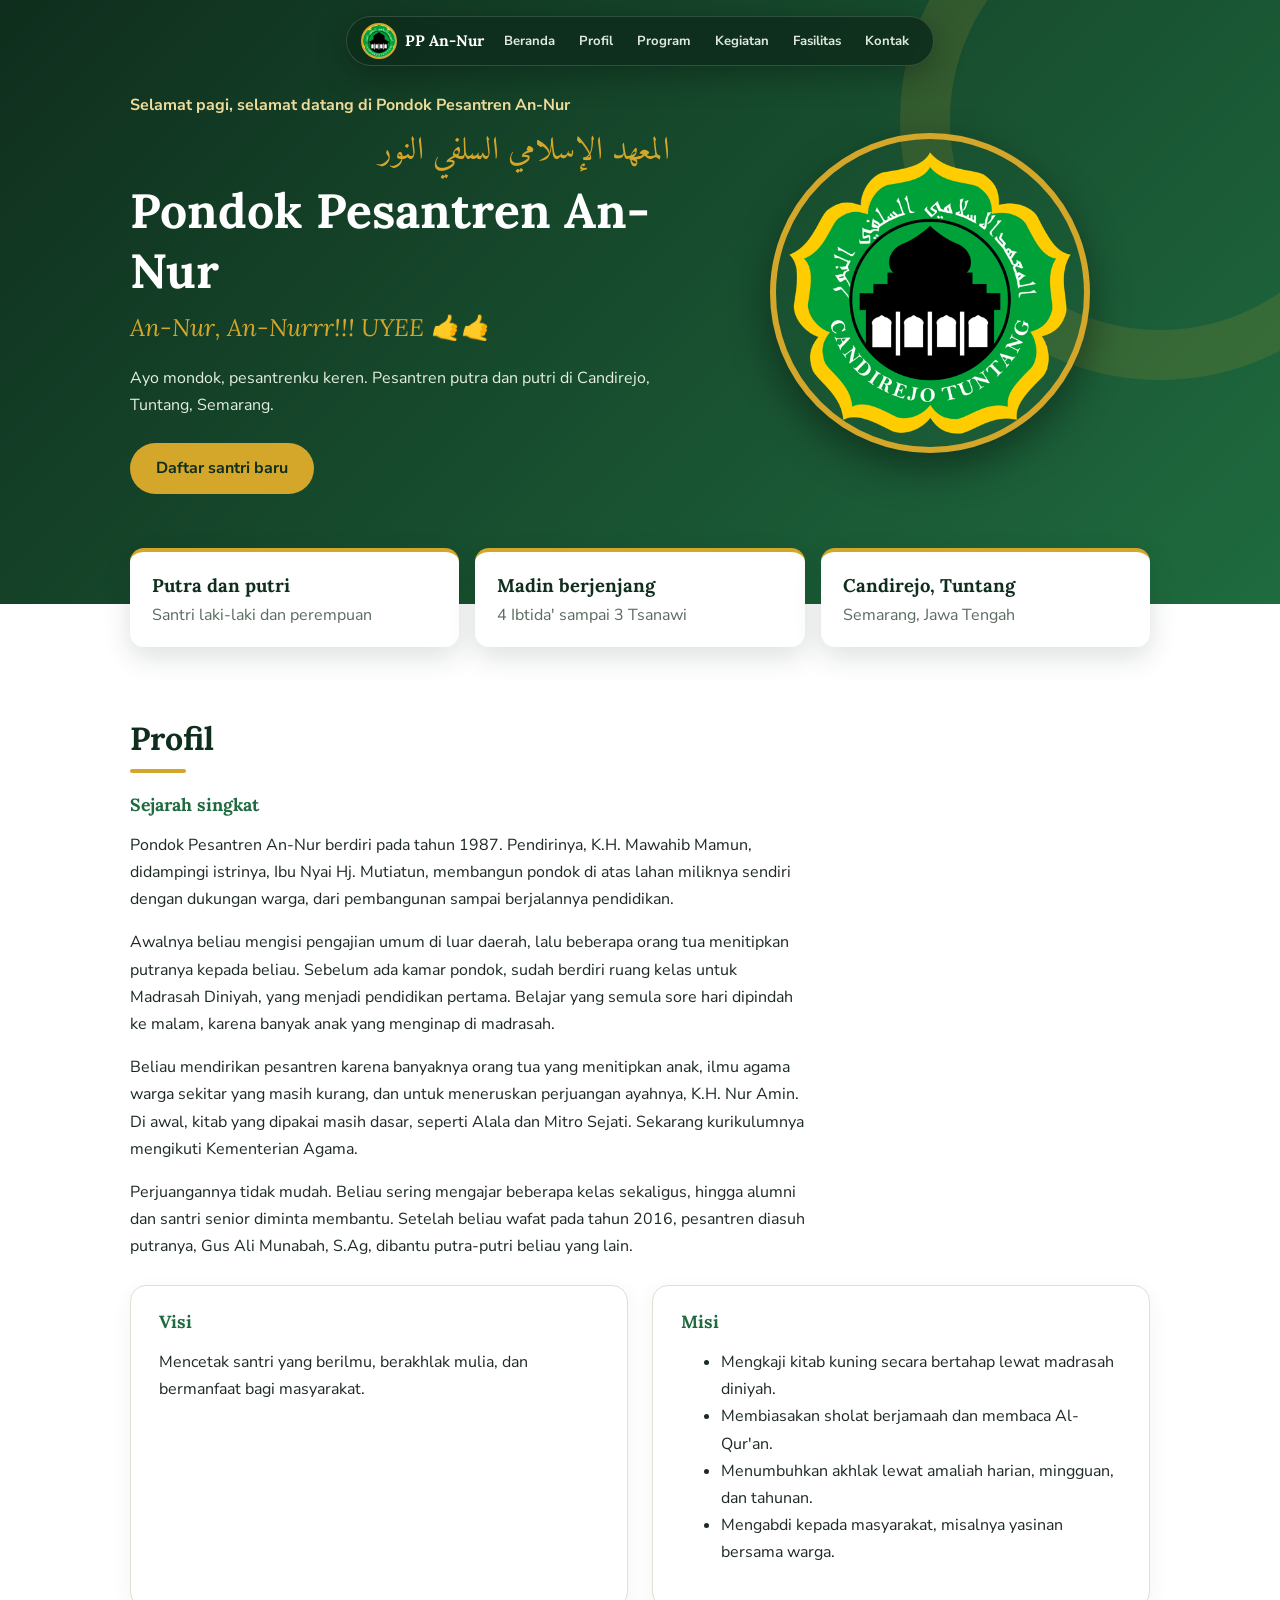
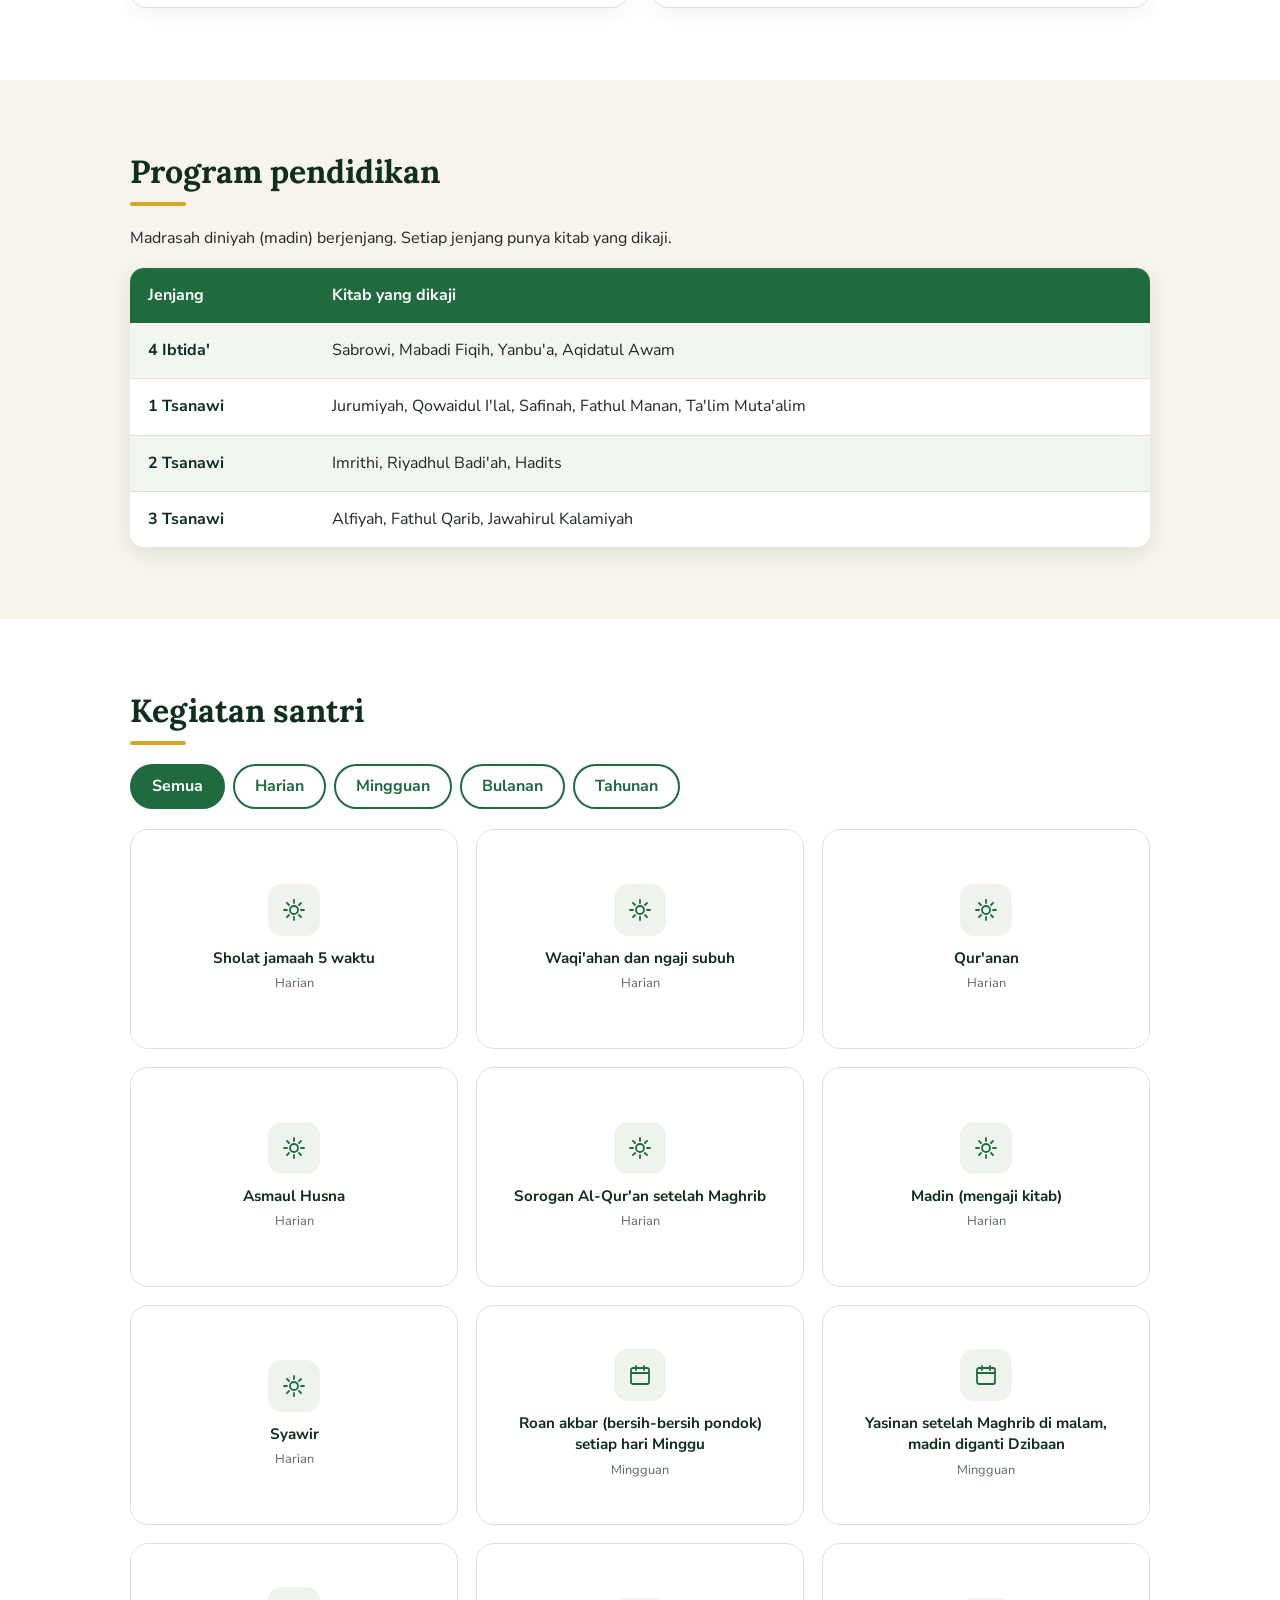
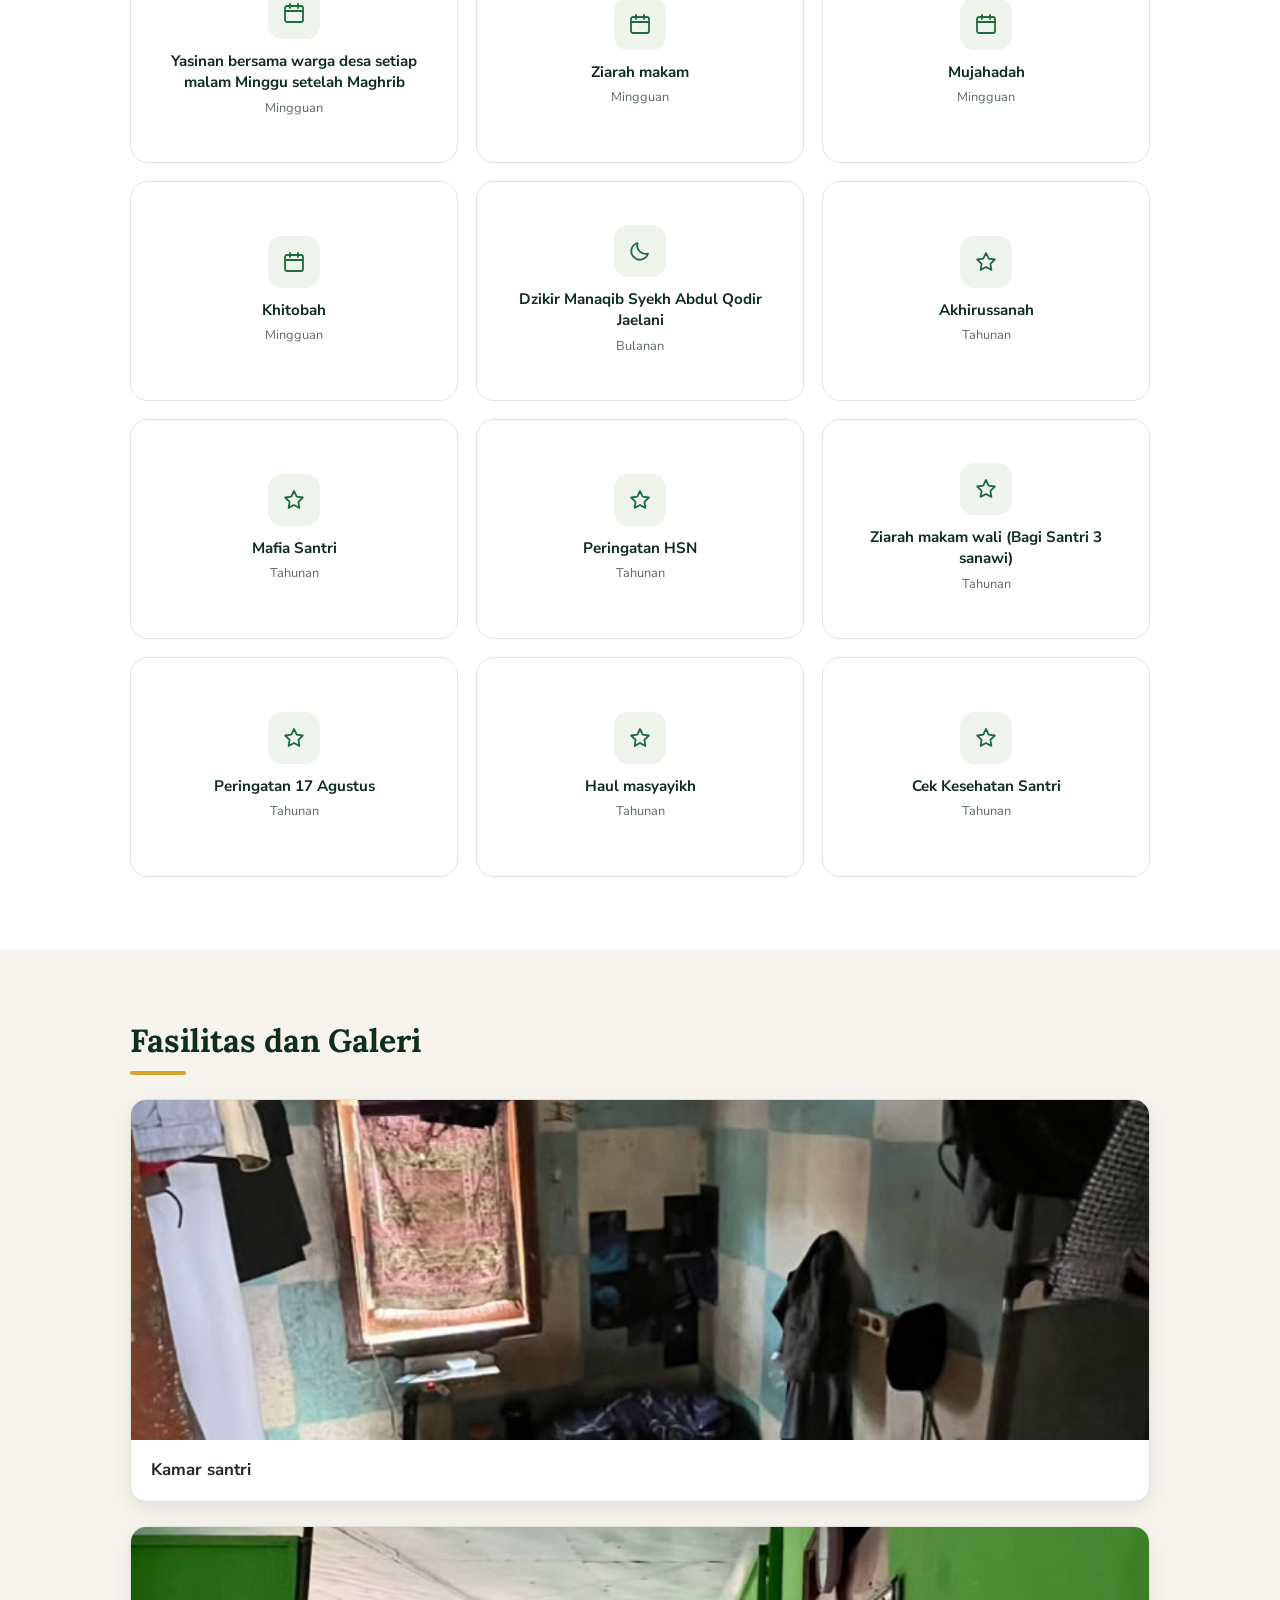
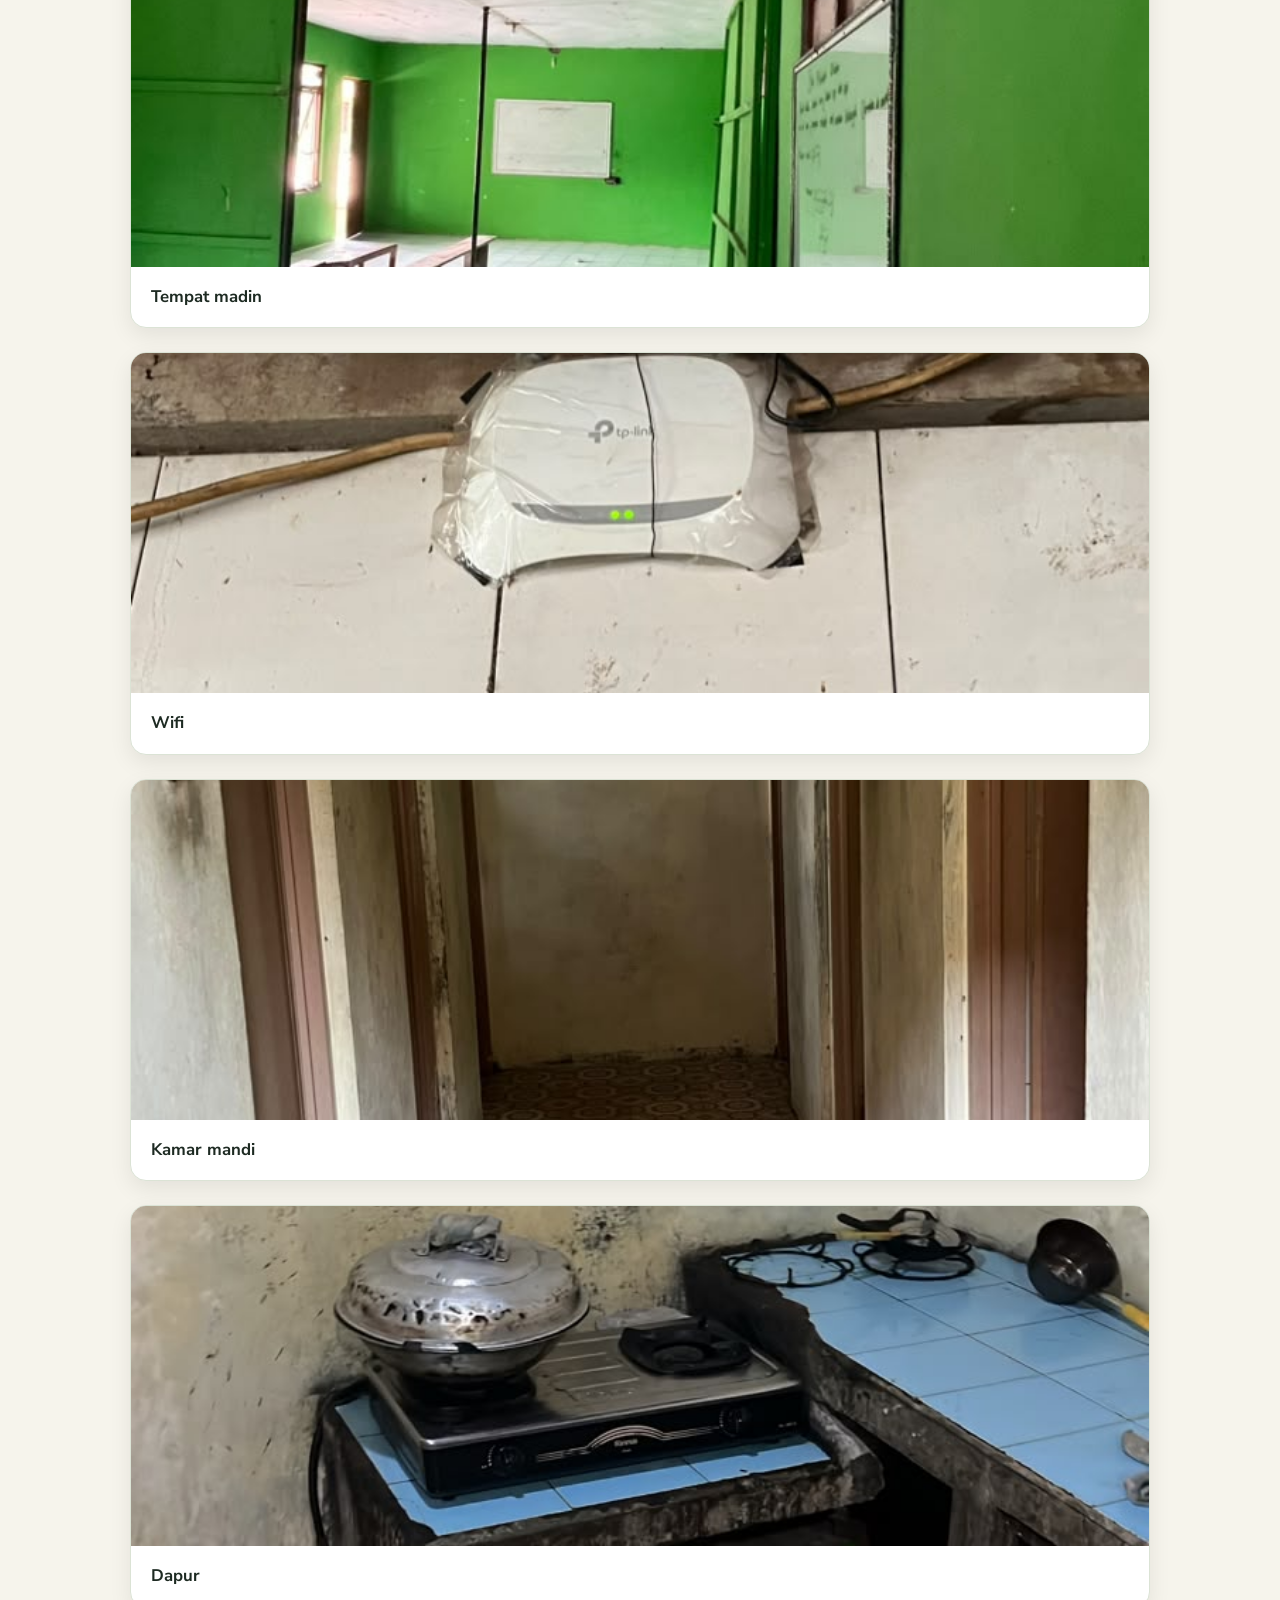
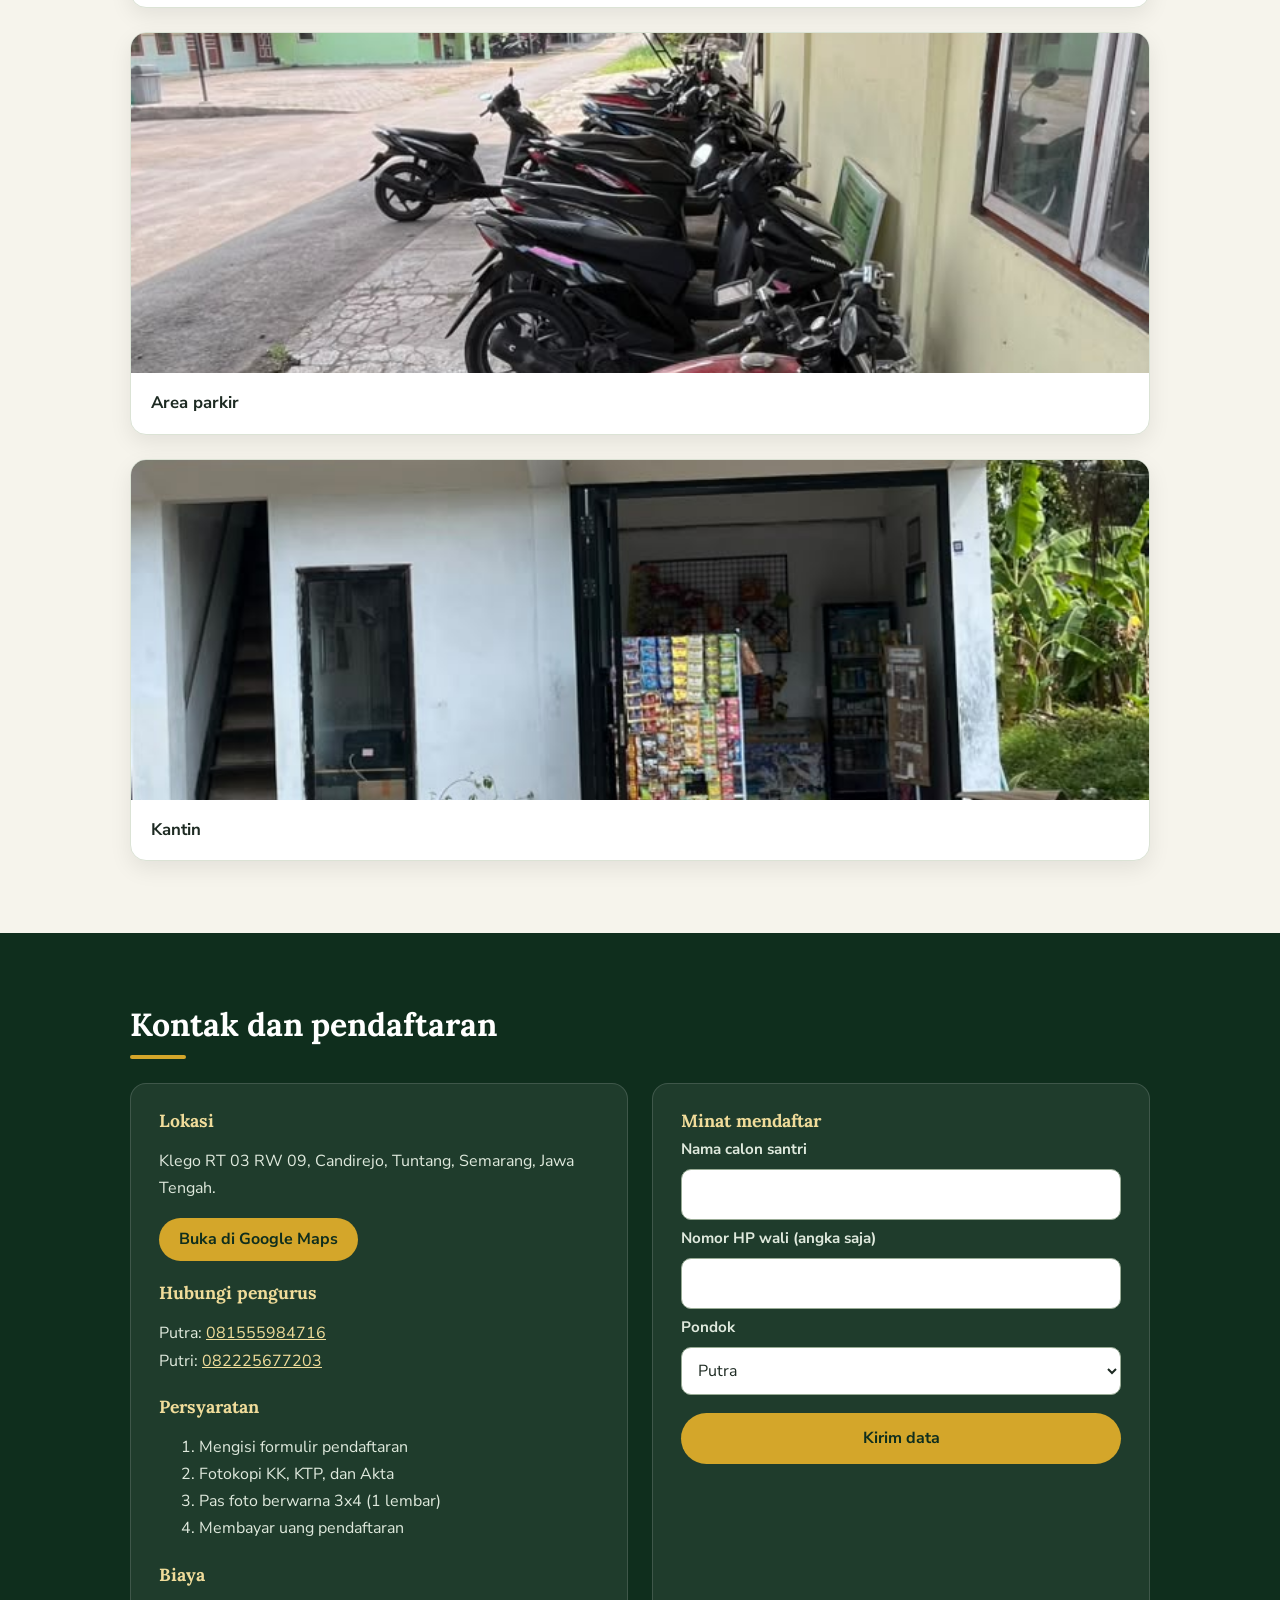
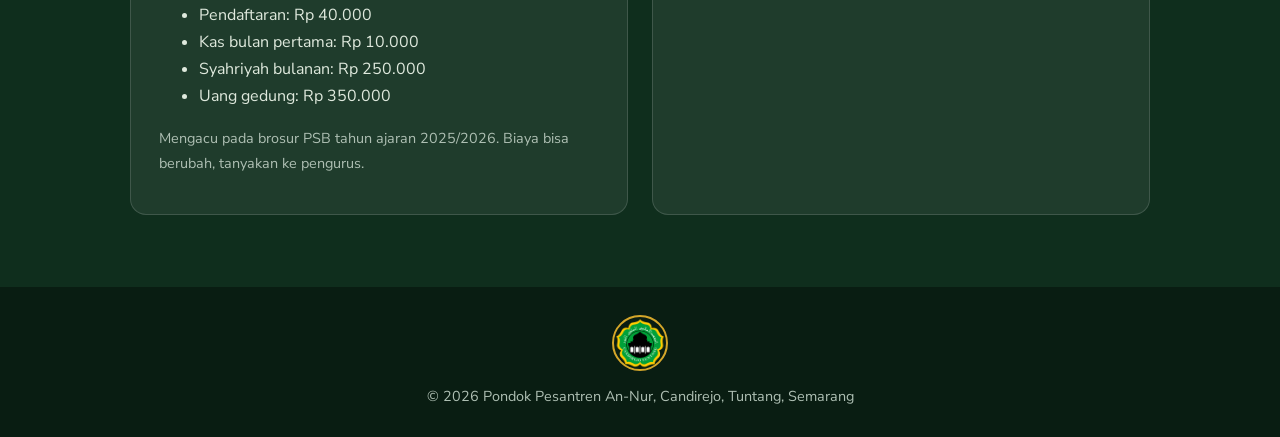
==== index.html @ a142e043 "tambah css, js, dan gambar" ====
<!DOCTYPE html>
<html lang="id">
<head>
    <meta charset="UTF-8">
    <meta name="viewport" content="width=device-width, initial-scale=1.0">
    <title>Pondok Pesantren An-Nur, Candirejo Tuntang</title>
    <link href="https://fonts.googleapis.com/css2?family=Amiri:wght@700&family=Lora:wght@600;700&family=Nunito+Sans:wght@400;700&display=swap" rel="stylesheet">
    <link rel="stylesheet" href="style.css">
</head>
<body>

<header>
    <div class="bar" id="navbar-pill">
        <a class="merek" href="#beranda" id="logo-toggle">
            <span class="logo"><img src="images/logo.png" alt="Logo Pondok Pesantren An-Nur"></span>
            <strong>PP An-Nur</strong>
        </a>
        <nav id="menu">
            <a href="#beranda">Beranda</a>
            <a href="#profil">Profil</a>
            <a href="#program">Program</a>
            <a href="#kegiatan">Kegiatan</a>
            <a href="#fasilitas">Fasilitas</a>
            <a href="#kontak">Kontak</a>
        </nav>
    </div>
</header>

<main>

<section id="beranda" class="hero">
    <div class="wrap hero-isi">
        <div class="hero-teks">
            <p id="sapaan"></p>
            <p class="arab" lang="ar" dir="rtl">المعهد الإسلامي السلفي النور</p>
            <h1>Pondok Pesantren An-Nur</h1>
            <p class="slogan">An-Nur, An-Nurrr!!! UYEE 🤙🤙</p>
            <p>Ayo mondok, pesantrenku keren. Pesantren putra dan putri di Candirejo, Tuntang, Semarang.</p>
            <a class="tombol" href="#kontak">Daftar santri baru</a>
        </div>
        <div class="hero-logo"><img src="images/logo.png" alt="Logo Pondok Pesantren An-Nur Candirejo Tuntang"></div>
    </div>
</section>

<div class="wrap">
    <ul class="fakta">
        <li><b>Putra dan putri</b>Santri laki-laki dan perempuan</li>
        <li><b>Madin berjenjang</b>4 Ibtida' sampai 3 Tsanawi</li>
        <li><b>Candirejo, Tuntang</b>Semarang, Jawa Tengah</li>
    </ul>
</div>

<section id="profil">
    <div class="wrap">
        <h2>Profil</h2>
        <h3>Sejarah singkat</h3>
        <p class="lebar">Pondok Pesantren An-Nur berdiri pada tahun 1987. Pendirinya, K.H. Mawahib Mamun, didampingi istrinya, Ibu Nyai Hj. Mutiatun, membangun pondok di atas lahan miliknya sendiri dengan dukungan warga, dari pembangunan sampai berjalannya pendidikan.</p>
        <p class="lebar">Awalnya beliau mengisi pengajian umum di luar daerah, lalu beberapa orang tua menitipkan putranya kepada beliau. Sebelum ada kamar pondok, sudah berdiri ruang kelas untuk Madrasah Diniyah, yang menjadi pendidikan pertama. Belajar yang semula sore hari dipindah ke malam, karena banyak anak yang menginap di madrasah.</p>
        <p class="lebar">Beliau mendirikan pesantren karena banyaknya orang tua yang menitipkan anak, ilmu agama warga sekitar yang masih kurang, dan untuk meneruskan perjuangan ayahnya, K.H. Nur Amin. Di awal, kitab yang dipakai masih dasar, seperti Alala dan Mitro Sejati. Sekarang kurikulumnya mengikuti Kementerian Agama.</p>
        <p class="lebar">Perjuangannya tidak mudah. Beliau sering mengajar beberapa kelas sekaligus, hingga alumni dan santri senior diminta membantu. Setelah beliau wafat pada tahun 2016, pesantren diasuh putranya, Gus Ali Munabah, S.Ag, dibantu putra-putri beliau yang lain.</p>

        <div class="dua">
            <div class="kotak">
                <h3>Visi</h3>
                <p>Mencetak santri yang berilmu, berakhlak mulia, dan bermanfaat bagi masyarakat.</p>
            </div>
            <div class="kotak">
                <h3>Misi</h3>
                <ul>
                    <li>Mengkaji kitab kuning secara bertahap lewat madrasah diniyah.</li>
                    <li>Membiasakan sholat berjamaah dan membaca Al-Qur'an.</li>
                    <li>Menumbuhkan akhlak lewat amaliah harian, mingguan, dan tahunan.</li>
                    <li>Mengabdi kepada masyarakat, misalnya yasinan bersama warga.</li>
                </ul>
            </div>
        </div>
    </div>
</section>

<section id="program" class="terang">
    <div class="wrap">
        <h2>Program pendidikan</h2>
        <p class="lebar">Madrasah diniyah (madin) berjenjang. Setiap jenjang punya kitab yang dikaji.</p>
        <div class="geser">
        <table>
            <tr><th>Jenjang</th><th>Kitab yang dikaji</th></tr>
            <tr><td>4 Ibtida'</td><td>Sabrowi, Mabadi Fiqih, Yanbu'a, Aqidatul Awam</td></tr>
            <tr><td>1 Tsanawi</td><td>Jurumiyah, Qowaidul I'lal, Safinah, Fathul Manan, Ta'lim Muta'alim</td></tr>
            <tr><td>2 Tsanawi</td><td>Imrithi, Riyadhul Badi'ah, Hadits</td></tr>
            <tr><td>3 Tsanawi</td><td>Alfiyah, Fathul Qarib, Jawahirul Kalamiyah</td></tr>
        </table>
        </div>
    </div>
</section>

<!-- Layout Kegiatan -->
<section id="kegiatan">
    <div class="wrap">
        <h2>Kegiatan santri</h2>
        <div id="filter"></div>
        <ul id="daftar-kegiatan"></ul>
    </div>
</section>

<!-- Fasilitas dan Galeri (1 Kolom ke Bawah) -->
<section id="fasilitas" class="terang">
    <div class="wrap">
        <h2>Fasilitas dan Galeri</h2>
        <ul id="daftar-fasilitas"></ul>
    </div>
</section>

<section id="kontak" class="gelap">
    <div class="wrap">
        <h2>Kontak dan pendaftaran</h2>
        <div class="dua">
            <div class="kotak">
                <h3>Lokasi</h3>
                <p>Klego RT 03 RW 09, Candirejo, Tuntang, Semarang, Jawa Tengah.</p>
                <p><a class="tombol kecil" href="https://www.google.com/maps/search/?api=1&query=Pondok+Pesantren+An+Nur+Candirejo+Tuntang" target="_blank" rel="noopener">Buka di Google Maps</a></p>
                <h3>Hubungi pengurus</h3>
                <p>Putra: <a href="https://wa.me/6281555984716" target="_blank" rel="noopener">081555984716</a><br>
                   Putri: <a href="https://wa.me/6282225677203" target="_blank" rel="noopener">082225677203</a></p>
                <h3>Persyaratan</h3>
                <ol>
                    <li>Mengisi formulir pendaftaran</li>
                    <li>Fotokopi KK, KTP, dan Akta</li>
                    <li>Pas foto berwarna 3x4 (1 lembar)</li>
                    <li>Membayar uang pendaftaran</li>
                </ol>
                <h3>Biaya</h3>
                <ul>
                    <li>Pendaftaran: Rp 40.000</li>
                    <li>Kas bulan pertama: Rp 10.000</li>
                    <li>Syahriyah bulanan: Rp 250.000</li>
                    <li>Uang gedung: Rp 350.000</li>
                </ul>
                <p class="catatan">Mengacu pada brosur PSB tahun ajaran 2025/2026. Biaya bisa berubah, tanyakan ke pengurus.</p>
            </div>
            <div class="kotak">
                <h3>Minat mendaftar</h3>
                <form id="form-daftar">
                    <label for="nama">Nama calon santri</label>
                    <input type="text" id="nama">
                    <label for="hp">Nomor HP wali (angka saja)</label>
                    <input type="text" id="hp">
                    <label for="jenis">Pondok</label>
                    <select id="jenis">
                        <option value="Putra">Putra</option>
                        <option value="Putri">Putri</option>
                    </select>
                    <button type="submit">Kirim data</button>
                </form>
                <p id="pesan-form" role="status"></p>
            </div>
        </div>
    </div>
</section>

</main>

<footer>
    <img src="images/logo.png" alt="" class="foot-logo">
    <p>© 2026 Pondok Pesantren An-Nur, Candirejo, Tuntang, Semarang</p>
</footer>

<script src="script.js"></script>
</body>
</html>
---- style.css ----
/* ===== 1. VARIABEL & ATURAN DASAR ===== */
:root {
  --hijau: #1f6b3f;
  --hijau-tua: #0f2e1d;
  --emas: #d4a62a;
  --emas-muda: #f0dc9a;
  --krem: #f6f4ec;
  --putih: #fff;
  --teks: #1d2a22;
  --abu: #5a6b60;
  --garis: #dbe3d5;
}

* { box-sizing: border-box; }
html { scroll-behavior: smooth; scroll-padding-top: 90px; }
body {
  margin: 0;
  font-family: "Nunito Sans", "Trebuchet MS", sans-serif;
  color: var(--teks);
  background: var(--putih);
  line-height: 1.7;
}
h1, h2, h3 { font-family: "Lora", Georgia, serif; line-height: 1.25; }
h2 { font-size: 2rem; margin: 0 0 0.6em; color: var(--hijau-tua); }
h2::after { content: ""; display: block; width: 56px; height: 4px; margin-top: 10px; background: var(--emas); border-radius: 2px; }
h3 { font-size: 1.1rem; margin: 1.2em 0 0.3em; color: var(--hijau); }
a { color: var(--hijau); }
img { max-width: 100%; }
:focus-visible { outline: 3px solid var(--emas); outline-offset: 2px; }

.wrap { max-width: 1060px; margin: 0 auto; padding: 0 20px; }
.lebar { max-width: 68ch; }

/* ===== 2. FLOATING PILL NAVBAR ===== */
header {
  position: fixed;
  top: 16px;
  left: 0;
  right: 0;
  z-index: 99999;
  display: flex;
  justify-content: center;
  padding: 0 12px;
  pointer-events: none;
}

.bar {
  pointer-events: auto;
  background: rgba(15, 46, 29, 0.92);
  backdrop-filter: blur(12px);
  -webkit-backdrop-filter: blur(12px);
  border: 1px solid rgba(255, 255, 255, 0.15);
  border-radius: 50px;
  padding: 6px 14px;
  display: flex;
  align-items: center;
  gap: 10px;
  box-shadow: 0 8px 32px rgba(0, 0, 0, 0.3);
  max-width: 100%;
}

.merek {
  display: flex;
  align-items: center;
  gap: 8px;
  text-decoration: none;
  flex-shrink: 0;
  z-index: 100000;
  cursor: pointer;
}

.merek strong {
  color: #fff;
  font-family: "Lora", Georgia, serif;
  font-size: 0.95rem;
}

.logo {
  width: 36px;
  height: 36px;
  border-radius: 50%;
  overflow: hidden;
  border: 2px solid var(--emas);
  background: #fff;
  flex: none;
}

.logo img {
  width: 100%;
  height: 100%;
  object-fit: cover;
  transform: scale(1.3);
  display: block;
}

nav {
  display: flex;
  align-items: center;
  gap: 4px;
  overflow: hidden;
  z-index: 100000;
  transition: max-width 0.4s ease, opacity 0.3s ease;
}

nav a {
  color: #dfe9dd;
  text-decoration: none;
  padding: 6px 10px;
  border-radius: 20px;
  font-size: 0.82rem;
  font-weight: bold;
  white-space: nowrap;
  transition: background 0.15s, color 0.15s;
  cursor: pointer;
}

nav a:hover {
  background: var(--emas);
  color: var(--hijau-tua);
}

/* ===== 3. HERO & FAKTA ===== */
.hero { padding: 92px 0 110px; color: #e4eee2; background: linear-gradient(135deg, var(--hijau-tua) 0%, var(--hijau) 100%); position: relative; overflow: hidden; }
.hero::after { content: ""; position: absolute; right: -140px; top: -140px; width: 420px; height: 420px; border: 50px solid rgba(212, 166, 42, 0.14); border-radius: 50%; }
.hero-isi { display: flex; flex-wrap: wrap; align-items: center; gap: 40px; position: relative; z-index: 1; }
.hero-teks { flex: 1 1 340px; }
.hero-logo { flex: 1 1 240px; display: flex; justify-content: center; }
.hero-logo img { width: min(320px, 100%); aspect-ratio: 1; object-fit: cover; border-radius: 50%; border: 6px solid var(--emas); box-shadow: 0 16px 40px rgba(0, 0, 0, 0.4); }
#sapaan { color: var(--emas-muda); font-weight: bold; margin: 0; }
.arab { font-family: "Amiri", serif; font-size: 2rem; color: var(--emas); margin: 0.3em 0 0; line-height: 1.4; }
.hero h1 { font-size: 3rem; color: #fff; margin: 0.15em 0; }
.slogan { font-family: "Lora", Georgia, serif; font-size: 1.5rem; font-style: italic; color: var(--emas); margin: 0 0 0.6em; }
.tombol { display: inline-block; margin-top: 8px; padding: 12px 26px; background: var(--emas); color: var(--hijau-tua); font-weight: bold; text-decoration: none; border-radius: 30px; transition: transform .15s, background .15s; }
.tombol:hover { background: #e6bb4a; transform: translateY(-2px); }
.tombol.kecil { padding: 8px 20px; margin: 0; }

.fakta { display: flex; flex-wrap: wrap; gap: 16px; list-style: none; margin: -56px 0 0; padding: 0; position: relative; z-index: 2; }
.fakta li { flex: 1 1 240px; background: #fff; border-radius: 14px; padding: 18px 22px; box-shadow: 0 10px 28px rgba(15, 46, 29, 0.14); border-top: 4px solid var(--emas); color: var(--abu); }
.fakta b { display: block; color: var(--hijau-tua); font-family: "Lora", Georgia, serif; font-size: 1.15rem; }

/* ===== 4. SECTION & PROFIL ===== */
section { padding: 72px 0; }
section.terang { background: var(--krem); }
section.gelap { background: var(--hijau-tua); color: #dfe9dd; }
section.gelap h2 { color: #fff; }
section.gelap h3 { color: var(--emas-muda); }
section.gelap a { color: var(--emas-muda); }
section.gelap .tombol { color: var(--hijau-tua); }

.dua { display: flex; flex-wrap: wrap; gap: 24px; margin-top: 24px; }
.dua > .kotak { flex: 1 1 320px; }
.kotak { background: #fff; border: 1px solid var(--garis); border-radius: 16px; padding: 8px 28px 24px; box-shadow: 0 6px 20px rgba(15, 46, 29, 0.06); }
.kotak h3:first-child { margin-top: 1em; }
.gelap .kotak { background: rgba(255, 255, 255, 0.07); border-color: rgba(255, 255, 255, 0.14); box-shadow: none; }
.catatan { font-size: 0.9rem; color: var(--abu); }
.gelap .catatan { color: #aebfb3; }

/* ===== 5. TABEL ===== */
.geser { overflow-x: auto; border-radius: 14px; box-shadow: 0 6px 20px rgba(15, 46, 29, 0.1); }
table { border-collapse: collapse; width: 100%; background: #fff; min-width: 480px; }
th, td { padding: 14px 18px; text-align: left; vertical-align: top; }
th { background: var(--hijau); color: #fff; }
td { border-bottom: 1px solid var(--garis); }
td:first-child { font-weight: bold; color: var(--hijau-tua); white-space: nowrap; }
tr:nth-child(even) td { background: #f1f6ee; }
tr:last-child td { border-bottom: 0; }

/* ===== 6. KEGIATAN (Efek Buku 3D Hover & Sentuh) ===== */
#filter { display: flex; flex-wrap: wrap; gap: 8px; margin-bottom: 20px; }
#filter button { padding: 7px 20px; border: 2px solid var(--hijau); background: #fff; color: var(--hijau); border-radius: 30px; cursor: pointer; font: inherit; font-weight: bold; transition: background .15s; }
#filter button:hover { background: #e7f0e3; }
#filter button.aktif { background: var(--hijau); color: #fff; }

#daftar-kegiatan {
  list-style: none;
  margin: 0;
  padding: 0;
  display: grid;
  grid-template-columns: repeat(auto-fill, minmax(260px, 1fr));
  gap: 18px;
}

.kartu-kegiatan {
  position: relative;
  min-height: 220px;
  overflow: hidden;
  display: flex;
  flex-direction: column;
  align-items: center;
  justify-content: center;
  gap: 4px;
  padding: 24px 20px;
  text-align: center;
  background: #fff;
  border: 1px solid var(--garis);
  border-radius: 18px;
  perspective: 1000px;
  transition: transform 0.4s ease, box-shadow 0.4s ease;
}

.kartu-kegiatan:hover {
  transform: translateY(-4px);
  box-shadow: 0 12px 28px rgba(15, 46, 29, 0.15);
}

.kartu-kegiatan .ikon {
  width: 52px;
  height: 52px;
  display: grid;
  place-items: center;
  margin-bottom: 8px;
  border-radius: 14px;
  background: #eef4ec;
}

.kartu-kegiatan svg {
  width: 24px;
  height: 24px;
  fill: none;
  stroke: var(--hijau);
  stroke-width: 1.8;
  stroke-linecap: round;
  stroke-linejoin: round;
}

.kartu-kegiatan h3 {
  margin: 0;
  font-family: "Nunito Sans", sans-serif;
  font-size: 0.95rem;
  line-height: 1.4;
  color: var(--hijau-tua);
}

.kartu-kegiatan p {
  margin: 0;
  font-size: 0.8rem;
  color: var(--abu);
}

.foto-hover {
  position: absolute;
  inset: 0;
  opacity: 0;
  pointer-events: none;
  transform: rotateY(-95deg);
  transform-origin: left center;
  transition: transform 0.55s cubic-bezier(0.25, 0.8, 0.25, 1), opacity 0.3s ease;
}

.foto-hover img {
  display: block;
  width: 100%;
  height: 100%;
  object-fit: cover;
}

.foto-hover span {
  position: absolute;
  left: 0;
  right: 0;
  bottom: 0;
  padding: 40px 14px 12px;
  text-align: left;
  font-weight: bold;
  color: #fff;
  font-size: 0.9rem;
  background: linear-gradient(transparent, rgba(8, 44, 30, 0.9));
}

.kartu-kegiatan.ada-foto:hover .foto-hover,
.kartu-kegiatan.buka .foto-hover {
  opacity: 1;
  transform: rotateY(0deg);
}

/* ===== 7. FASILITAS & GALERI (1 Kolom ke Bawah & Seragam) ===== */
#daftar-fasilitas {
  list-style: none;
  margin: 24px 0 0;
  padding: 0;
  display: grid;
  grid-template-columns: 1fr;
  gap: 24px;
}

#daftar-fasilitas li {
  background: #fff;
  border-radius: 16px;
  padding: 0;
  position: relative;
  border: 1px solid var(--garis);
  overflow: hidden;
  box-shadow: 0 8px 22px rgba(0, 0, 0, 0.08);
}

.fasilitas-card {
  display: flex;
  flex-direction: column;
}

.fasilitas-card img {
  width: 100%;
  height: 340px;
  object-fit: cover;
  display: block;
}

.fasilitas-card span {
  padding: 16px 20px;
  font-size: 1.05rem;
  font-weight: bold;
  color: var(--teks);
}

/* ===== 8. FORM & FOOTER ===== */
form { display: flex; flex-direction: column; gap: 6px; }
label { font-weight: bold; font-size: 0.95rem; }
input, select { padding: 11px 12px; border: 1px solid #98ab95; border-radius: 10px; font: inherit; background: #fff; color: var(--teks); }
form button { margin-top: 12px; padding: 12px; background: var(--emas); color: var(--hijau-tua); border: 0; border-radius: 30px; font: inherit; font-weight: bold; cursor: pointer; }
form button:hover { background: #e6bb4a; }
#pesan-form { font-weight: bold; }
.salah { color: #ffb4b4; }
.benar { color: #a8e6b9; }

footer { text-align: center; padding: 28px 20px; background: #091d12; color: #aebfb3; font-size: 0.9rem; }
footer p { margin: 6px 0 0; }
.foot-logo { width: 56px; height: 56px; border-radius: 50%; object-fit: cover; border: 2px solid var(--emas); }

/* ===== 9. RESPONSIF & TAMPILAN HP / KOMPUTER ===== */
@media (max-width: 768px) {
  .bar {
    padding: 6px;
    gap: 0;
    max-width: calc(100vw - 24px);
  }
  .merek strong { display: none; }
  nav {
    max-width: 0;
    opacity: 0;
    overflow-x: auto;
    scrollbar-width: none;
  }
  nav::-webkit-scrollbar { display: none; }
  .bar.buka nav {
    max-width: calc(100vw - 85px);
    opacity: 1;
  }
  #daftar-kegiatan { grid-template-columns: 1fr; }
  h2 { font-size: 1.6rem; }
  .hero { padding: 84px 0 90px; }
  .hero h1 { font-size: 2.2rem; }
  .hero-logo { order: -1; }
  .hero-logo img { width: 180px; }
  section { padding: 52px 0; }
}

@media (min-width: 769px) {
  nav { max-width: 500px !important; opacity: 1 !important; }
  .merek strong { display: inline !important; }
}

@media (prefers-reduced-motion: reduce) {
  html { scroll-behavior: auto; }
  .tombol { transition: none; }
}
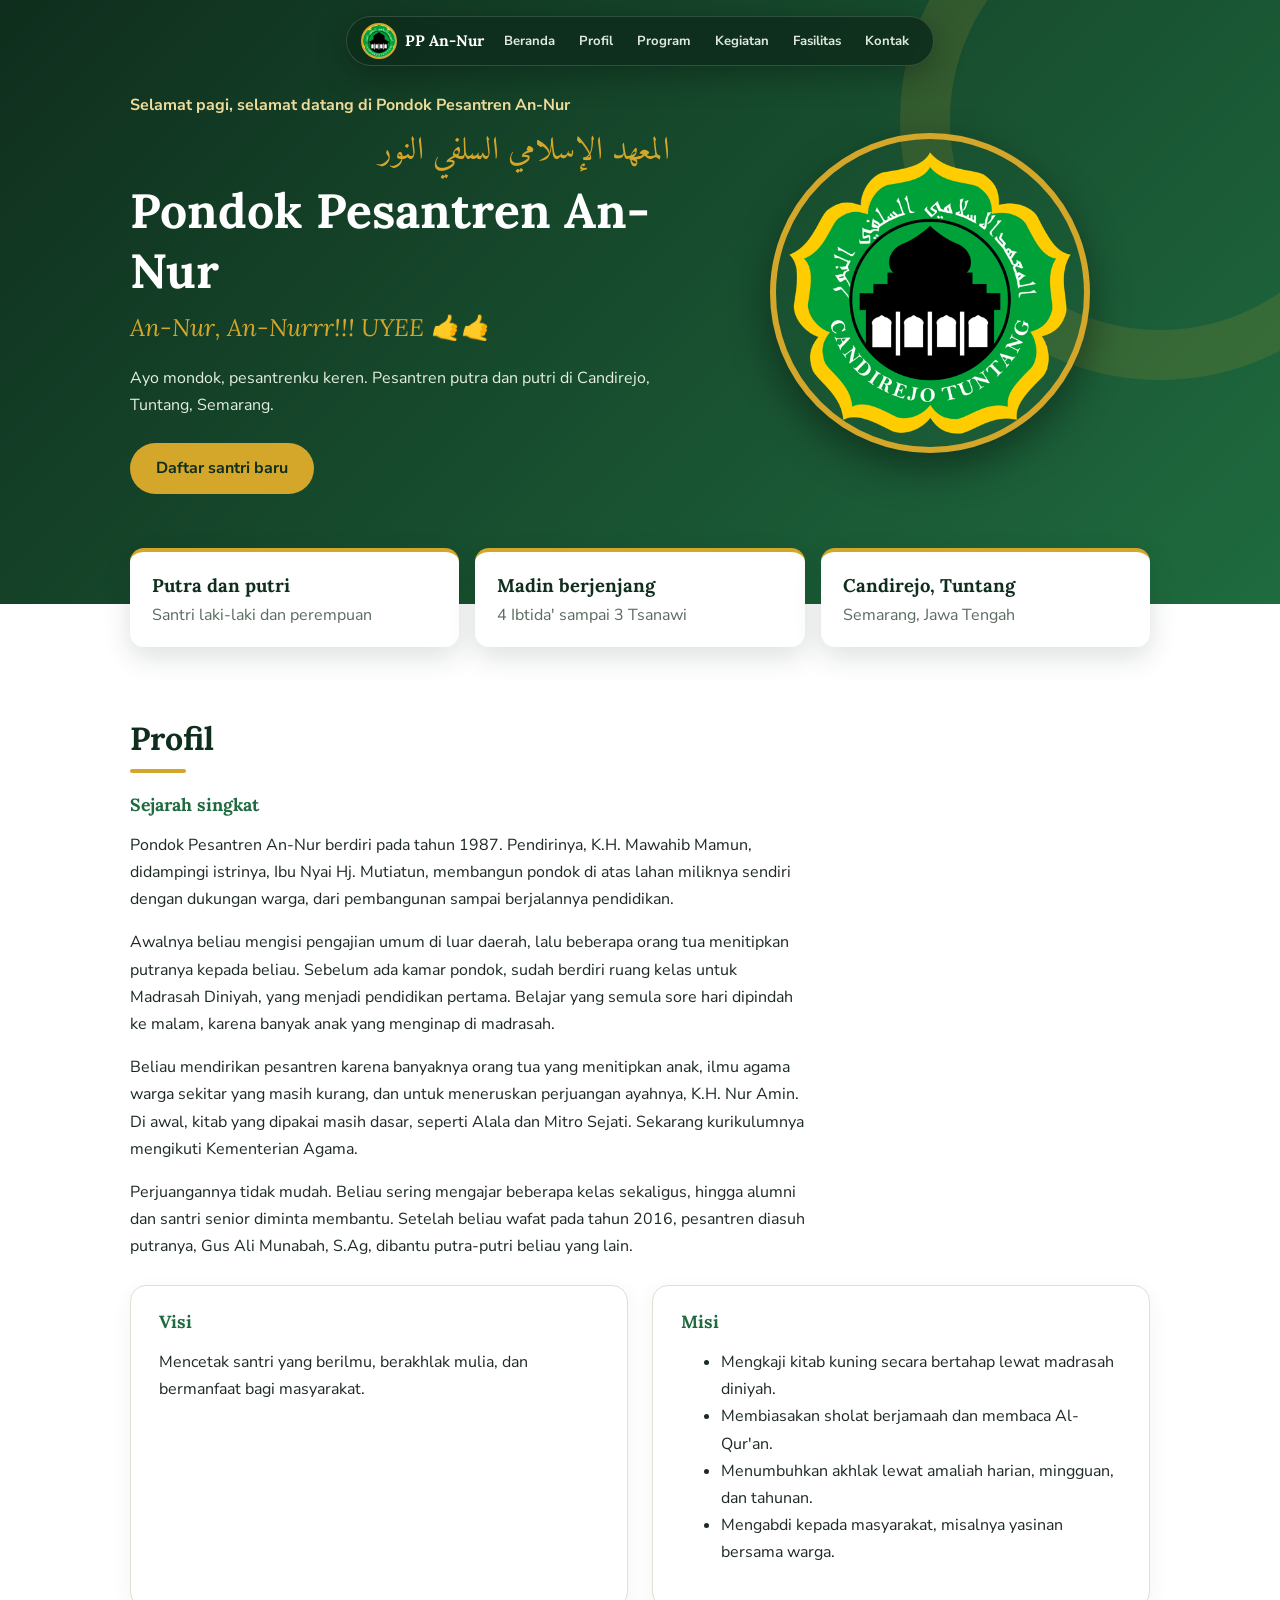
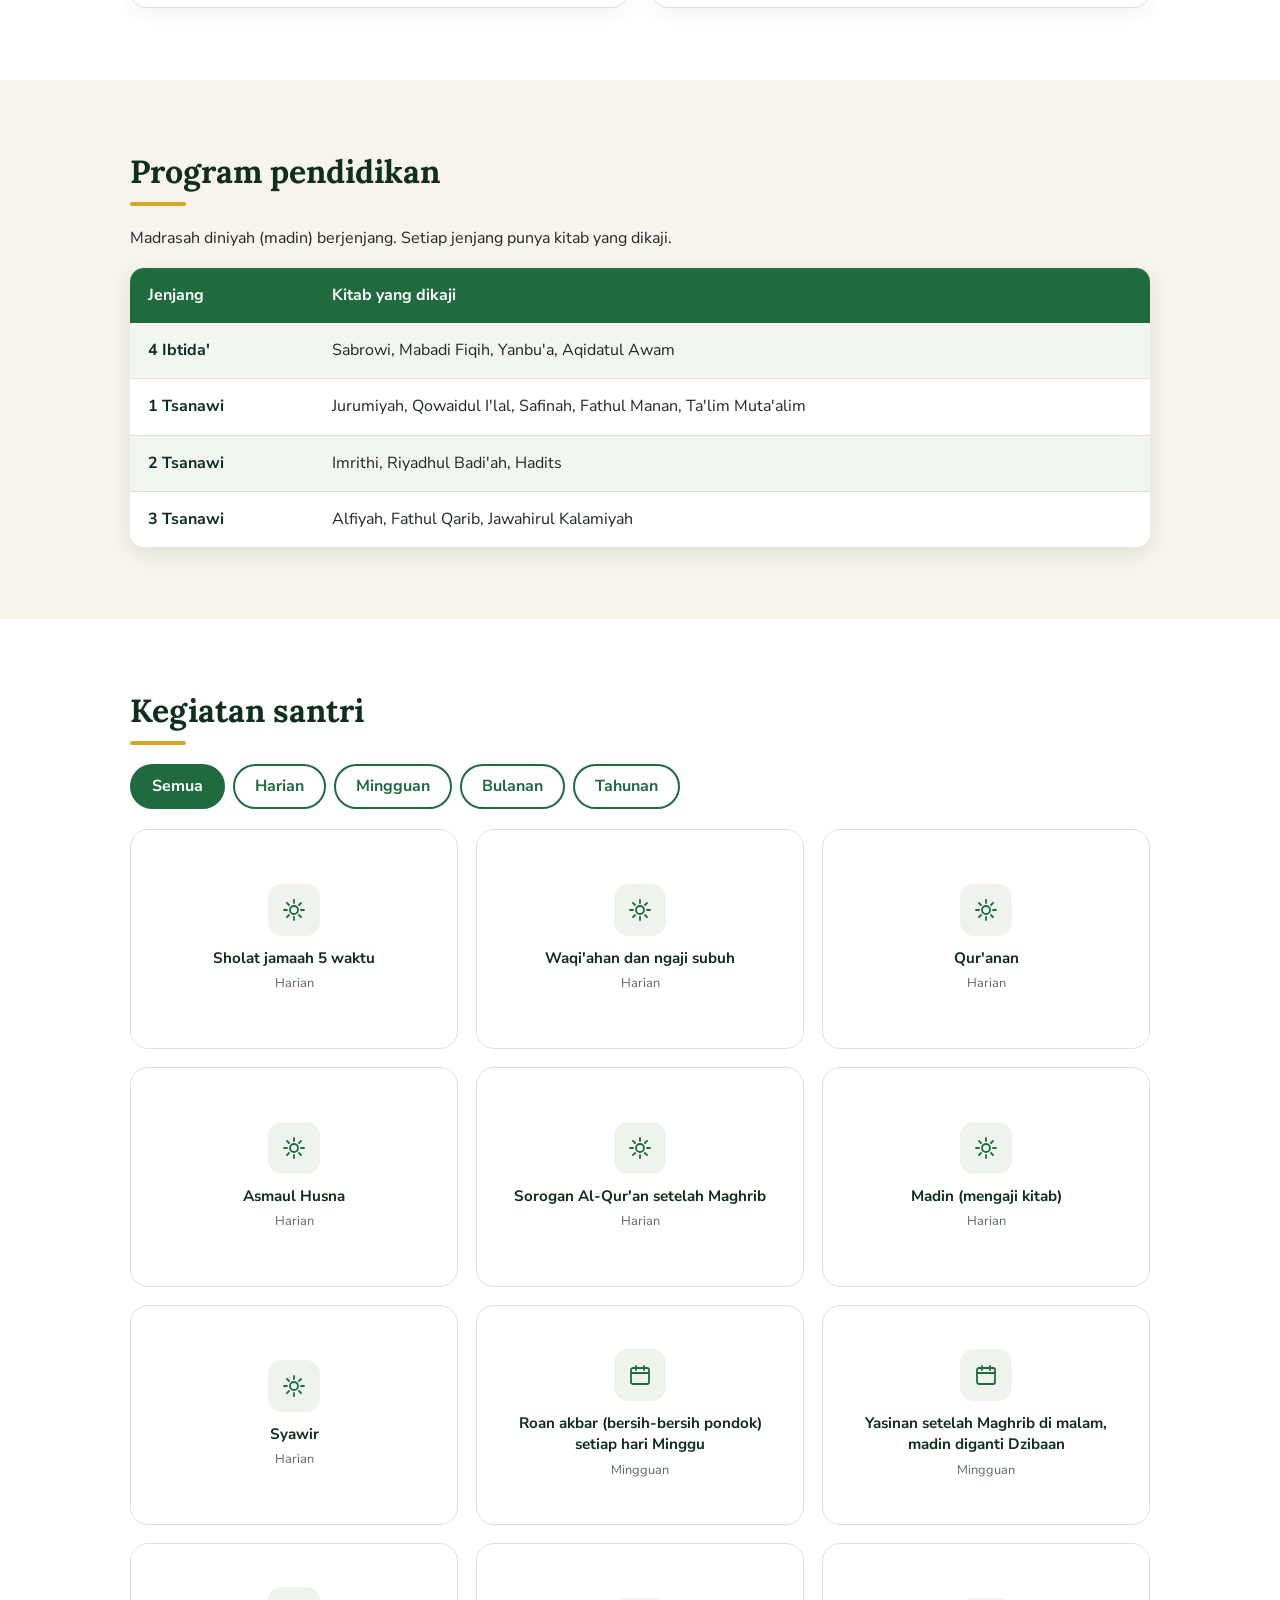
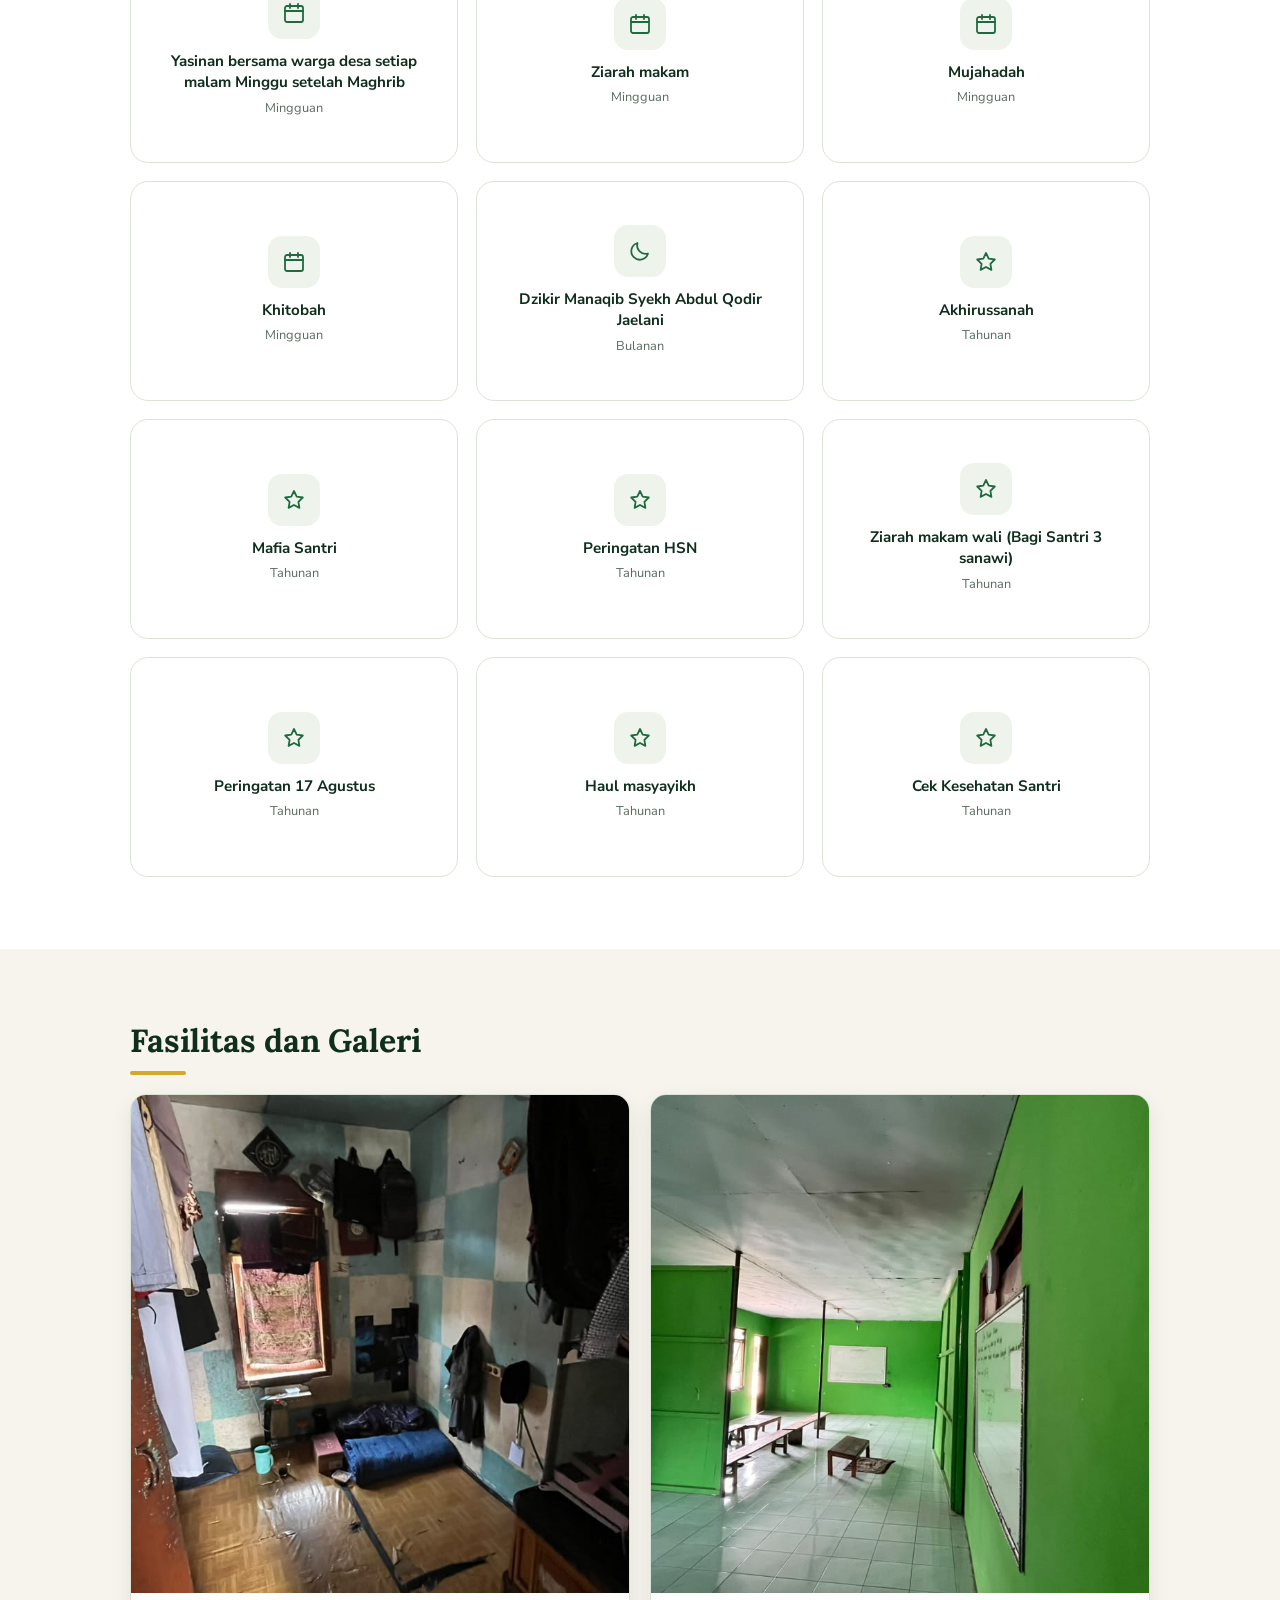
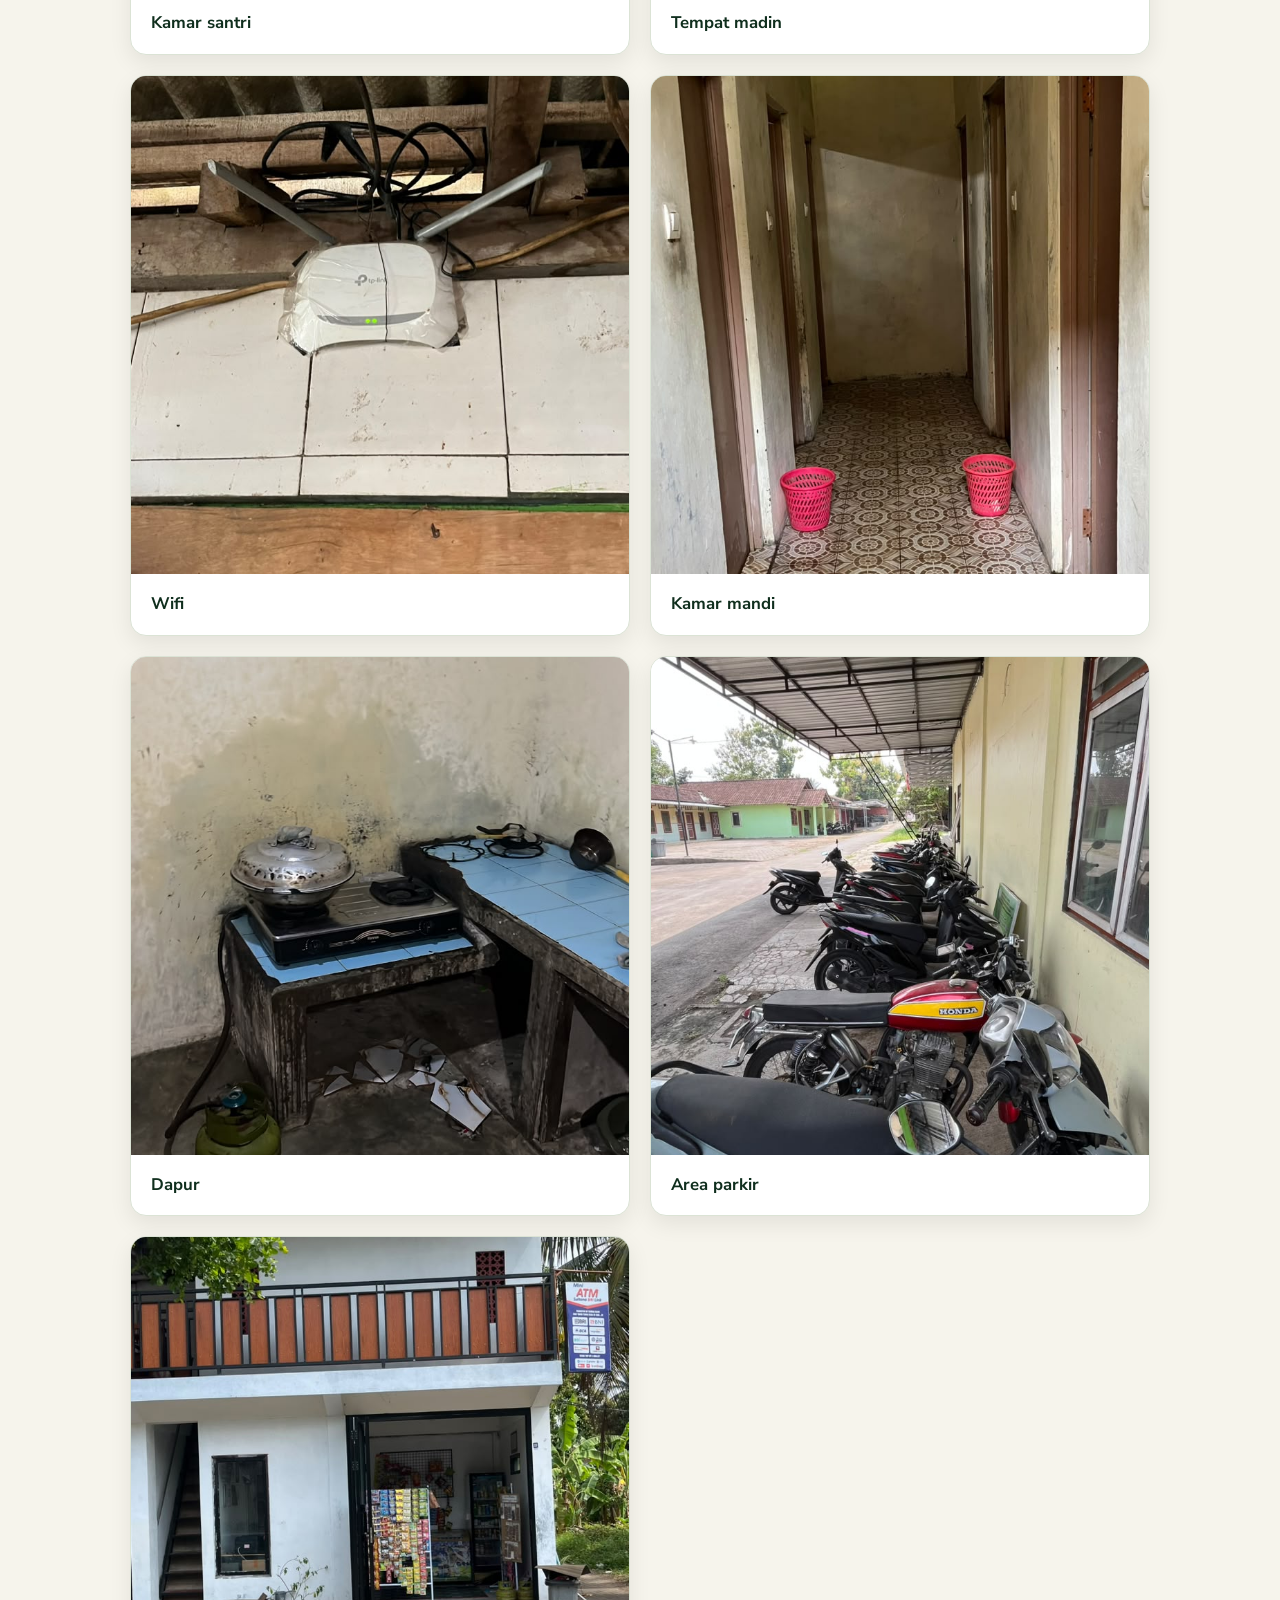
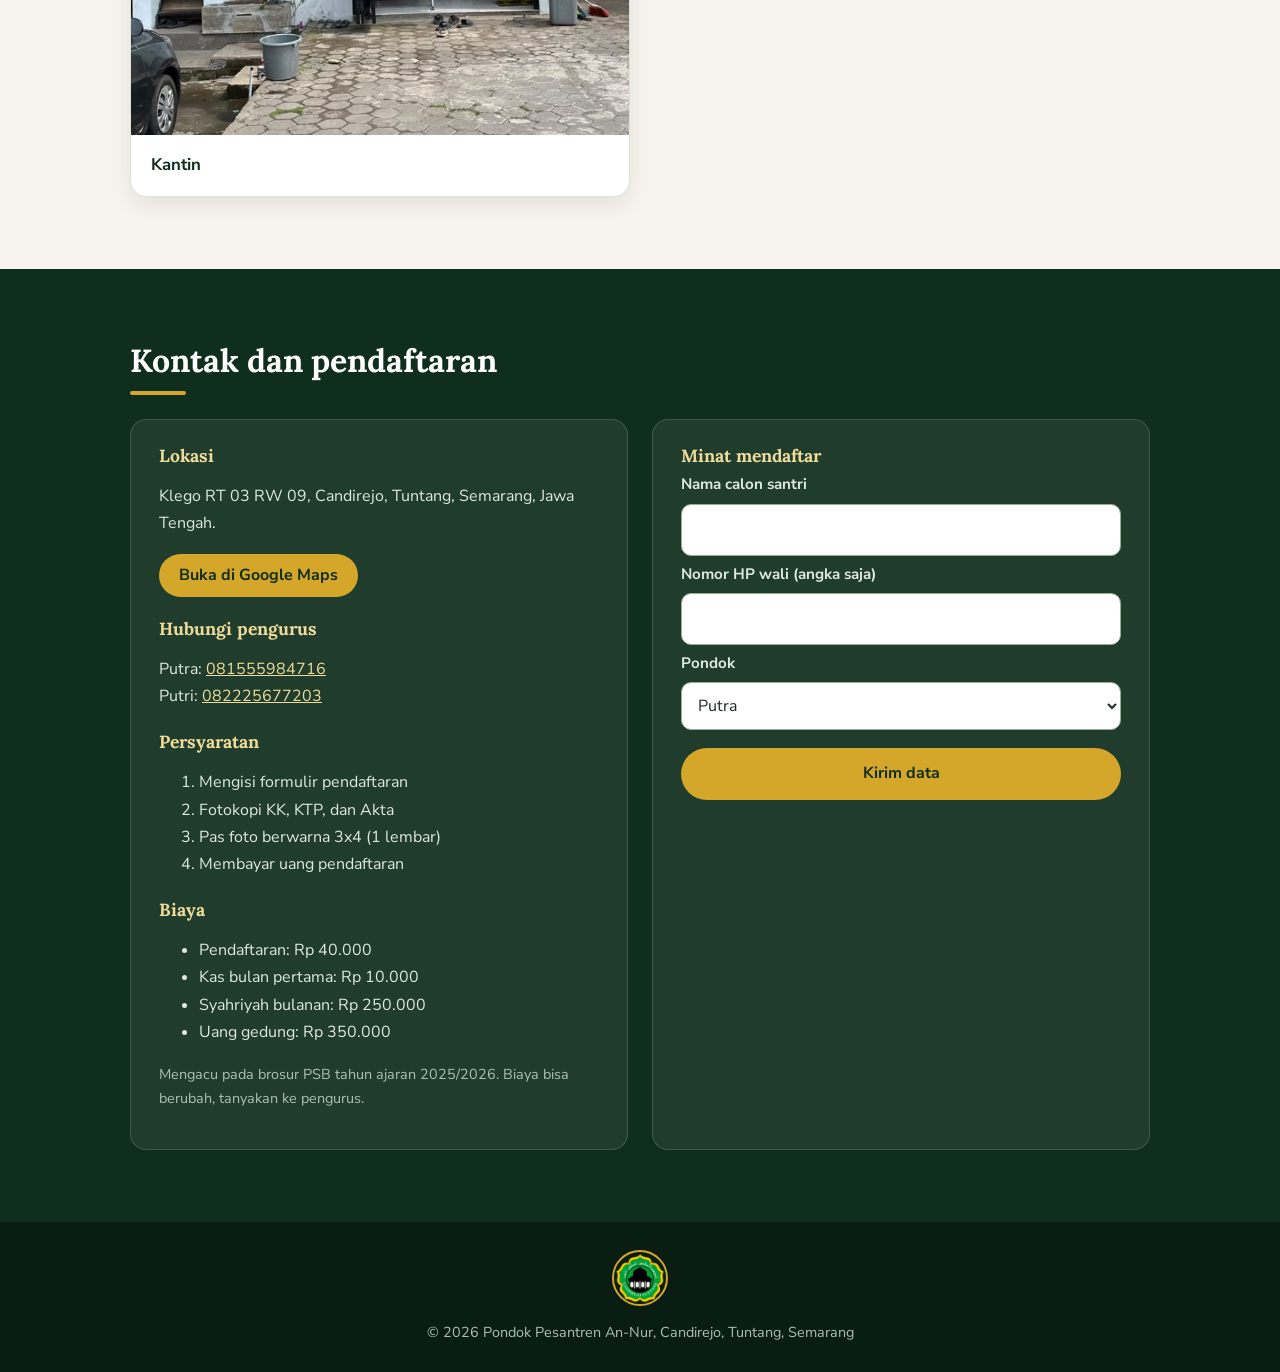
==== commit ec309fcc: "update website" ====
--- a/index.html
+++ b/index.html
@@ -106,7 +106,7 @@
 <section id="fasilitas" class="terang">
     <div class="wrap">
         <h2>Fasilitas dan Galeri</h2>
-        <ul id="daftar-fasilitas"></ul>
+        <ul id="daftar-fasilitas" class="kolom"></ul>
     </div>
 </section>
 
--- a/style.css
+++ b/style.css
@@ -10,7 +10,6 @@
   --abu: #5a6b60;
   --garis: #dbe3d5;
 }
-
 * { box-sizing: border-box; }
 html { scroll-behavior: smooth; scroll-padding-top: 90px; }
 body {
@@ -37,7 +36,7 @@
   top: 16px;
   left: 0;
   right: 0;
-  z-index: 99999;
+  z-index: 100;
   display: flex;
   justify-content: center;
   padding: 0 12px;
@@ -57,6 +56,7 @@
   gap: 10px;
   box-shadow: 0 8px 32px rgba(0, 0, 0, 0.3);
   max-width: 100%;
+  transition: all 0.35s ease;
 }
 
 .merek {
@@ -65,8 +65,6 @@
   gap: 8px;
   text-decoration: none;
   flex-shrink: 0;
-  z-index: 100000;
-  cursor: pointer;
 }
 
 .merek strong {
@@ -98,7 +96,7 @@
   align-items: center;
   gap: 4px;
   overflow: hidden;
-  z-index: 100000;
+  max-width: 500px;
   transition: max-width 0.4s ease, opacity 0.3s ease;
 }
 
@@ -111,7 +109,6 @@
   font-weight: bold;
   white-space: nowrap;
   transition: background 0.15s, color 0.15s;
-  cursor: pointer;
 }
 
 nav a:hover {
@@ -165,7 +162,7 @@
 tr:nth-child(even) td { background: #f1f6ee; }
 tr:last-child td { border-bottom: 0; }
 
-/* ===== 6. KEGIATAN (Efek Buku 3D Hover & Sentuh) ===== */
+/* ===== 6. KEGIATAN (Hover Langsung Buka Buku 3D) ===== */
 #filter { display: flex; flex-wrap: wrap; gap: 8px; margin-bottom: 20px; }
 #filter button { padding: 7px 20px; border: 2px solid var(--hijau); background: #fff; color: var(--hijau); border-radius: 30px; cursor: pointer; font: inherit; font-weight: bold; transition: background .15s; }
 #filter button:hover { background: #e7f0e3; }
@@ -273,44 +270,51 @@
   transform: rotateY(0deg);
 }
 
-/* ===== 7. FASILITAS & GALERI (1 Kolom ke Bawah & Seragam) ===== */
-#daftar-fasilitas {
-  list-style: none;
-  margin: 24px 0 0;
-  padding: 0;
-  display: grid;
-  grid-template-columns: 1fr;
-  gap: 24px;
-}
-
-#daftar-fasilitas li {
-  background: #fff;
-  border-radius: 16px;
-  padding: 0;
-  position: relative;
-  border: 1px solid var(--garis);
-  overflow: hidden;
+/* ===== 7. FASILITAS & GALERI (2 KOLOM DI HP DAN LAPTOP, FOTO PERSEGI) ===== */
+.kolom { 
+  list-style: none; 
+  margin: 0; 
+  padding: 0; 
+  display: grid; 
+  grid-template-columns: repeat(2, 1fr); 
+  gap: 20px; 
+}
+
+.kolom li { 
+  background: #fff; 
+  border-radius: 16px; 
+  padding: 0; 
+  position: relative; 
+  border: 1px solid var(--garis); 
+  font-weight: bold; 
+  color: var(--hijau-tua); 
+  overflow: hidden; 
   box-shadow: 0 8px 22px rgba(0, 0, 0, 0.08);
 }
 
-.fasilitas-card {
-  display: flex;
-  flex-direction: column;
-}
-
-.fasilitas-card img {
-  width: 100%;
-  height: 340px;
-  object-fit: cover;
-  display: block;
-}
-
-.fasilitas-card span {
-  padding: 16px 20px;
+.kolom li::before { display: none; }
+
+.fasilitas-card { 
+  display: flex; 
+  flex-direction: column; 
+}
+
+.fasilitas-card img { 
+  width: 100%; 
+  aspect-ratio: 1 / 1; 
+  height: auto; 
+  object-fit: cover; 
+}
+
+.fasilitas-card span { 
+  padding: 16px 20px; 
   font-size: 1.05rem;
-  font-weight: bold;
-  color: var(--teks);
-}
+}
+
+.galeri { display: grid; grid-template-columns: repeat(2, 1fr); gap: 20px; margin-top: 32px; }
+.galeri figure { margin: 0; background: #fff; border: 1px solid var(--garis); border-radius: 16px; overflow: hidden; box-shadow: 0 8px 22px rgba(0, 0, 0, 0.08); }
+.galeri img { display: block; width: 100%; aspect-ratio: 1 / 1; height: auto; object-fit: cover; border-radius: 0; box-shadow: none; }
+.galeri figcaption { margin: 0; padding: 16px 20px; font-size: 1.05rem; font-weight: bold; color: var(--hijau-tua); }
 
 /* ===== 8. FORM & FOOTER ===== */
 form { display: flex; flex-direction: column; gap: 6px; }
@@ -333,19 +337,38 @@
     gap: 0;
     max-width: calc(100vw - 24px);
   }
-  .merek strong { display: none; }
+
+  .bar.buka {
+    padding: 6px 12px;
+    gap: 8px;
+  }
+
+  .merek strong {
+    display: none;
+  }
+  
   nav {
     max-width: 0;
     opacity: 0;
     overflow-x: auto;
     scrollbar-width: none;
   }
-  nav::-webkit-scrollbar { display: none; }
+  nav::-webkit-scrollbar {
+    display: none;
+  }
+
   .bar.buka nav {
     max-width: calc(100vw - 85px);
     opacity: 1;
   }
-  #daftar-kegiatan { grid-template-columns: 1fr; }
+
+  #daftar-kegiatan {
+    grid-template-columns: 1fr;
+  }
+
+  .kolom, .galeri { gap: 12px; }
+  .fasilitas-card span, .galeri figcaption { padding: 12px 14px; font-size: 0.95rem; }
+
   h2 { font-size: 1.6rem; }
   .hero { padding: 84px 0 90px; }
   .hero h1 { font-size: 2.2rem; }
@@ -355,8 +378,13 @@
 }
 
 @media (min-width: 769px) {
-  nav { max-width: 500px !important; opacity: 1 !important; }
-  .merek strong { display: inline !important; }
+  nav {
+    max-width: 500px !important;
+    opacity: 1 !important;
+  }
+  .merek strong {
+    display: inline !important;
+  }
 }
 
 @media (prefers-reduced-motion: reduce) {
